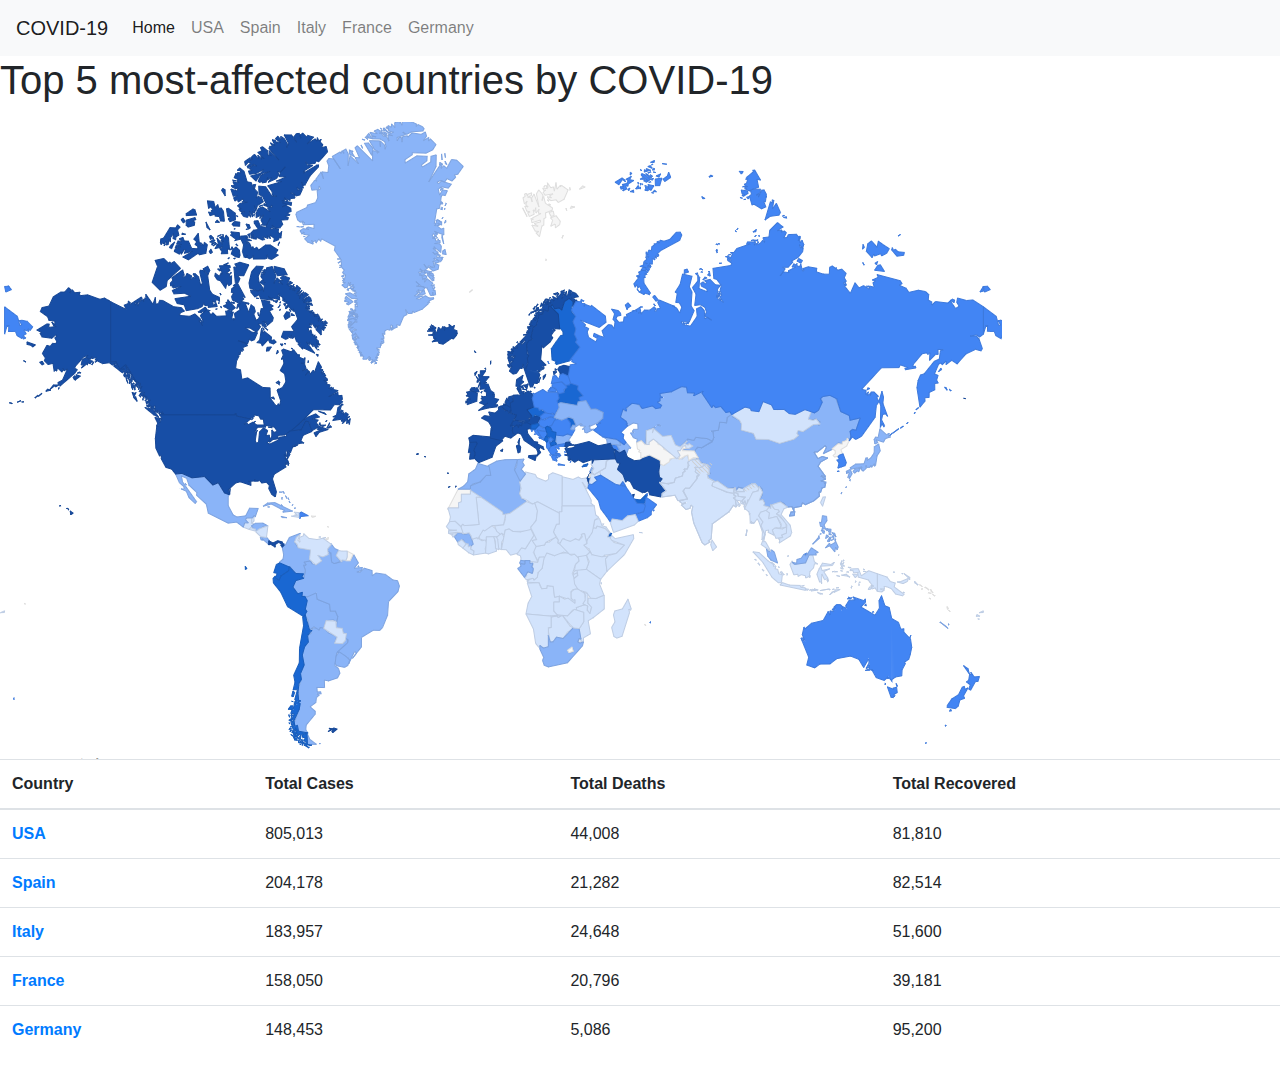
==== index.html @ 9ab78928 "Added mobile response to all html files" ====
<!DOCTYPE html>
<html lang="en" dir="ltr">
  <head>
    <meta charset="utf-8">
    <meta name="viewport" content="width=device-width, initial-scale=1.0">
    <title>Coronavirus</title>
    <link rel="stylesheet" href="https://stackpath.bootstrapcdn.com/bootstrap/4.4.1/css/bootstrap.min.css" integrity="sha384-Vkoo8x4CGsO3+Hhxv8T/Q5PaXtkKtu6ug5TOeNV6gBiFeWPGFN9MuhOf23Q9Ifjh" crossorigin="anonymous">
  </head>
  <body>
    <nav class="navbar navbar-expand-lg navbar-light bg-light">
      <a class="navbar-brand" href="https://google.com/covid19-map/?hl=es-419">COVID-19</a>
      <button class="navbar-toggler" type="button" data-toggle="collapse" data-target="#navbarNav" aria-controls="navbarNav" aria-expanded="false" aria-label="Toggle navigation">
        <span class="navbar-toggler-icon"></span>
      </button>
      <div class="collapse navbar-collapse" id="navbarNav">
        <ul class="navbar-nav">
          <li class="nav-item active">
            <a class="nav-link" href="index.html">Home <span class="sr-only">(current)</span></a>
          </li>
          <li class="nav-item">
            <a class="nav-link" href="usa.html">USA</a>
          </li>
          <li class="nav-item">
            <a class="nav-link" href="spain.html">Spain</a>
          </li>
          <li class="nav-item">
            <a class="nav-link" href="italy.html">Italy</a>
          </li>
          <li class="nav-item">
            <a class="nav-link" href="france.html">France</a>
          </li>
          <li class="nav-item">
            <a class="nav-link" href="germany.html">Germany</a>
          </li>
        </ul>
      </div>
    </nav>
    <h1>Top 5 most-affected countries by COVID-19</h1>
    <img src="mapcovid19.png" alt="">
    <div class="table-responsive">
      <table class="table table-hover">
  <thead>
    <tr>
      <th scope="col">Country</th>
      <th scope="col">Total Cases</th>
      <th scope="col">Total Deaths</th>
      <th scope="col">Total Recovered</th>
    </tr>
  </thead>
  <tbody>
    <tr>
      <th scope="row"><a href="usa.html">USA</a></th>
      <td>805,013</td>
      <td>44,008</td>
      <td>81,810</td>
    </tr>
    <tr>
      <th scope="row"><a href="spain.html">Spain</a></th>
      <td>204,178</td>
      <td>21,282</td>
      <td>82,514</td>
    </tr>
    <tr>
      <th scope="row"><a href="italy.html">Italy</a></th>
      <td>183,957</td>
      <td>24,648</td>
      <td>51,600</td>
    </tr>
    <tr>
      <th scope="row"><a href="france.html">France</a></th>
      <td>158,050</td>
      <td>20,796</td>
      <td>39,181</td>
    </tr>
    <th scope="row"><a href="germany.html">Germany</a></th>
    <td>148,453</td>
    <td>5,086</td>
    <td>95,200</td>
  </tr>
  </tbody>
    </div>
  </body>
</html>
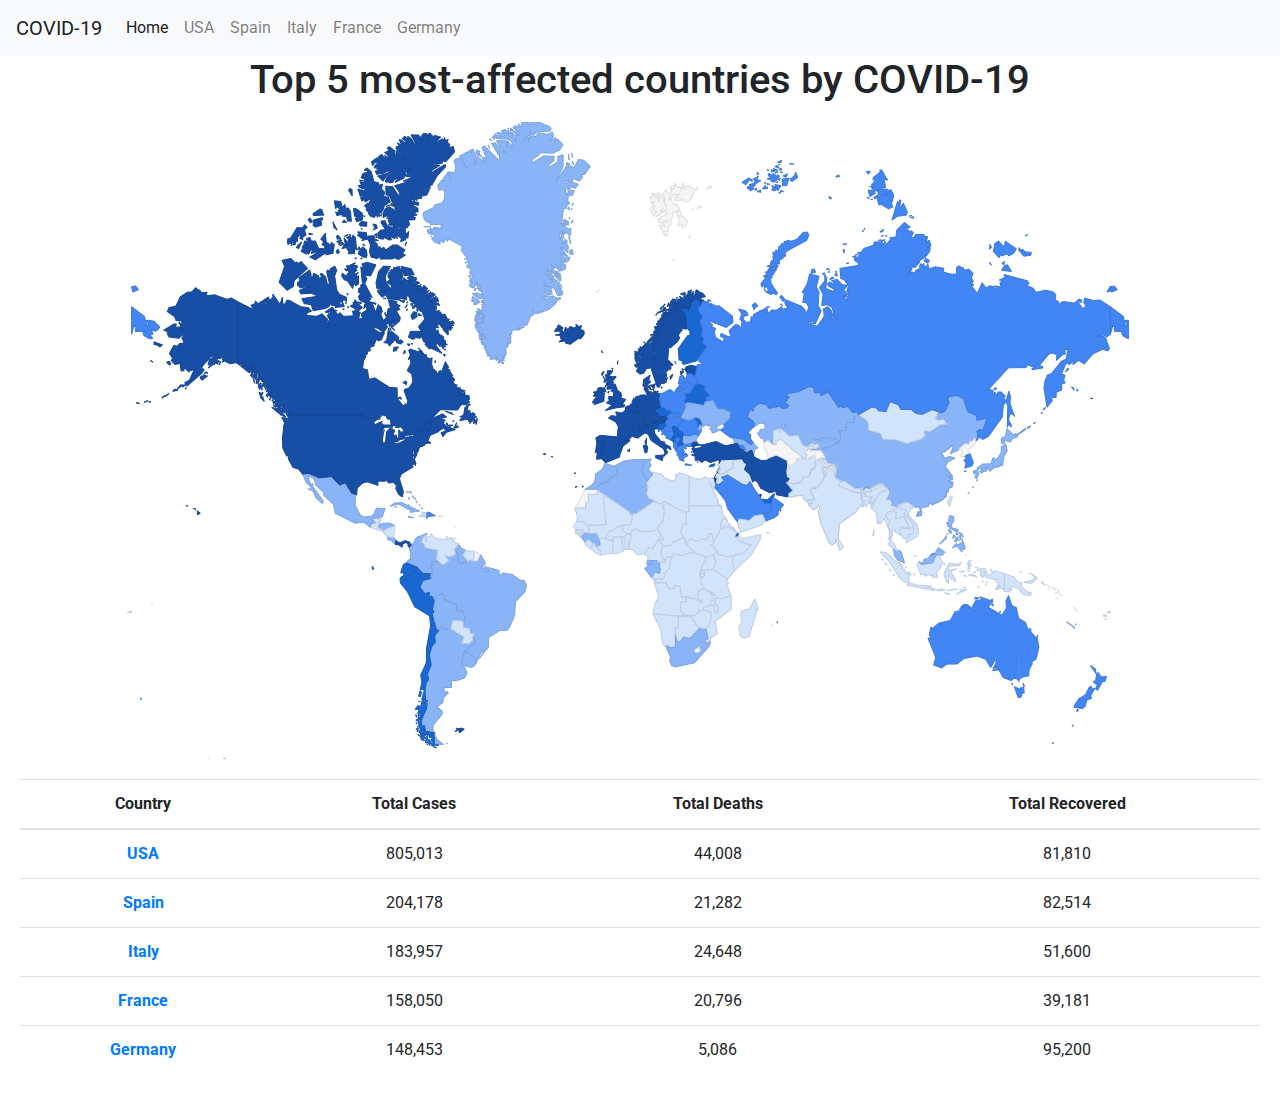
==== commit 8f33b10d: "Added css file" ====
--- a/index.html
+++ b/index.html
@@ -5,6 +5,8 @@
     <meta name="viewport" content="width=device-width, initial-scale=1.0">
     <title>Coronavirus</title>
     <link rel="stylesheet" href="https://stackpath.bootstrapcdn.com/bootstrap/4.4.1/css/bootstrap.min.css" integrity="sha384-Vkoo8x4CGsO3+Hhxv8T/Q5PaXtkKtu6ug5TOeNV6gBiFeWPGFN9MuhOf23Q9Ifjh" crossorigin="anonymous">
+    <link rel="stylesheet" href="style.css">
+    <link href="https://fonts.googleapis.com/css2?family=Roboto&display=swap" rel="stylesheet">
   </head>
   <body>
     <nav class="navbar navbar-expand-lg navbar-light bg-light">
@@ -37,6 +39,7 @@
     </nav>
     <h1>Top 5 most-affected countries by COVID-19</h1>
     <img src="mapcovid19.png" alt="">
+    <div id="container">
     <div class="table-responsive">
       <table class="table table-hover">
   <thead>
@@ -79,5 +82,6 @@
   </tr>
   </tbody>
     </div>
+  </div>
   </body>
 </html>
--- a/style.css
+++ b/style.css
@@ -0,0 +1,8 @@
+body {
+  text-align: center;
+  font-family: 'Roboto', sans-serif;
+}
+
+#container{
+  padding: 20px;
+}
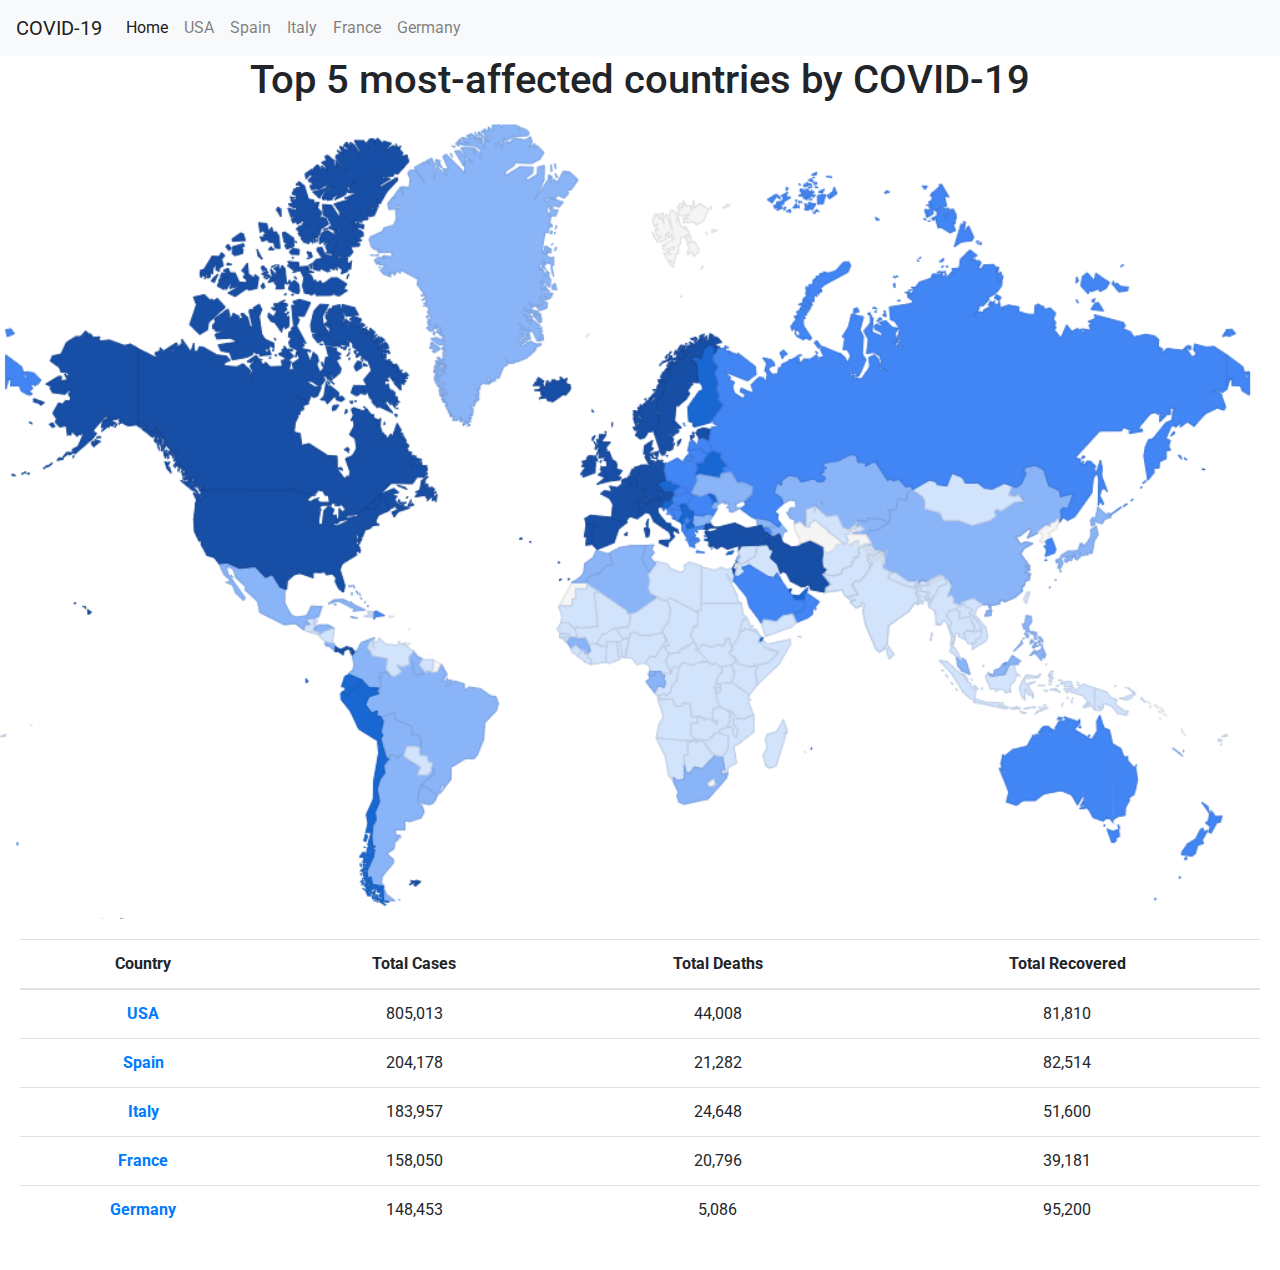
==== commit b46c0e57: "Fixed img not being responsive" ====
--- a/index.html
+++ b/index.html
@@ -5,6 +5,9 @@
     <meta name="viewport" content="width=device-width, initial-scale=1.0">
     <title>Coronavirus</title>
     <link rel="stylesheet" href="https://stackpath.bootstrapcdn.com/bootstrap/4.4.1/css/bootstrap.min.css" integrity="sha384-Vkoo8x4CGsO3+Hhxv8T/Q5PaXtkKtu6ug5TOeNV6gBiFeWPGFN9MuhOf23Q9Ifjh" crossorigin="anonymous">
+    <script src="https://code.jquery.com/jquery-3.4.1.slim.min.js" integrity="sha384-J6qa4849blE2+poT4WnyKhv5vZF5SrPo0iEjwBvKU7imGFAV0wwj1yYfoRSJoZ+n" crossorigin="anonymous"></script>
+    <script src="https://cdn.jsdelivr.net/npm/popper.js@1.16.0/dist/umd/popper.min.js" integrity="sha384-Q6E9RHvbIyZFJoft+2mJbHaEWldlvI9IOYy5n3zV9zzTtmI3UksdQRVvoxMfooAo" crossorigin="anonymous"></script>
+    <script src="https://stackpath.bootstrapcdn.com/bootstrap/4.4.1/js/bootstrap.min.js" integrity="sha384-wfSDF2E50Y2D1uUdj0O3uMBJnjuUD4Ih7YwaYd1iqfktj0Uod8GCExl3Og8ifwB6" crossorigin="anonymous"></script>
     <link rel="stylesheet" href="style.css">
     <link href="https://fonts.googleapis.com/css2?family=Roboto&display=swap" rel="stylesheet">
   </head>
--- a/style.css
+++ b/style.css
@@ -1,3 +1,6 @@
+/*html {
+  font-size: calc(1em + 1vw);
+}*/
 body {
   text-align: center;
   font-family: 'Roboto', sans-serif;
@@ -6,3 +9,7 @@
 #container{
   padding: 20px;
 }
+
+img{
+  width:100%;
+}
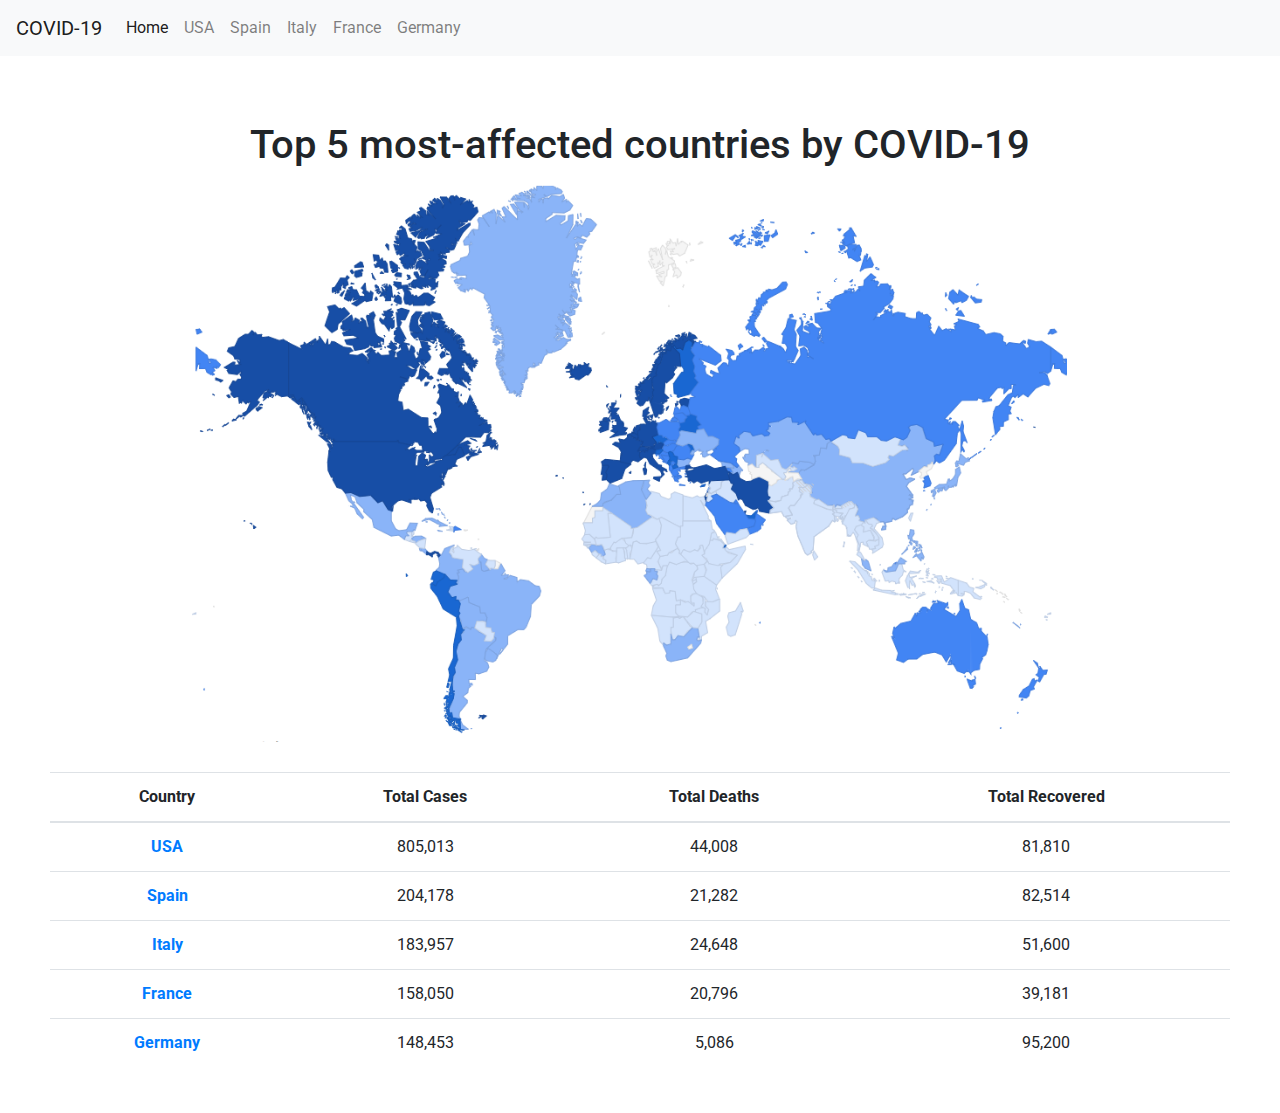
==== commit 5a095dde: "Added scss to css file" ====
--- a/index.html
+++ b/index.html
@@ -10,6 +10,7 @@
     <script src="https://stackpath.bootstrapcdn.com/bootstrap/4.4.1/js/bootstrap.min.js" integrity="sha384-wfSDF2E50Y2D1uUdj0O3uMBJnjuUD4Ih7YwaYd1iqfktj0Uod8GCExl3Og8ifwB6" crossorigin="anonymous"></script>
     <link rel="stylesheet" href="style.css">
     <link href="https://fonts.googleapis.com/css2?family=Roboto&display=swap" rel="stylesheet">
+    <link rel="stylesheet" href="/css/variable.css">
   </head>
   <body>
     <nav class="navbar navbar-expand-lg navbar-light bg-light">
--- a/style.css
+++ b/style.css
@@ -1,15 +1,24 @@
-/*html {
+@media html {
   font-size: calc(1em + 1vw);
-}*/
+}
 body {
   text-align: center;
   font-family: 'Roboto', sans-serif;
+  background-color: white;
+
+}
+
+h1{
+  margin-top: 65px;
 }
 
 #container{
-  padding: 20px;
+  padding-top: 30px;
+  padding-bottom: 30px;
+  padding-left: 50px;
+  padding-right: 50px;
 }
 
 img{
-  width:100%;
+  max-width: 70%;
 }
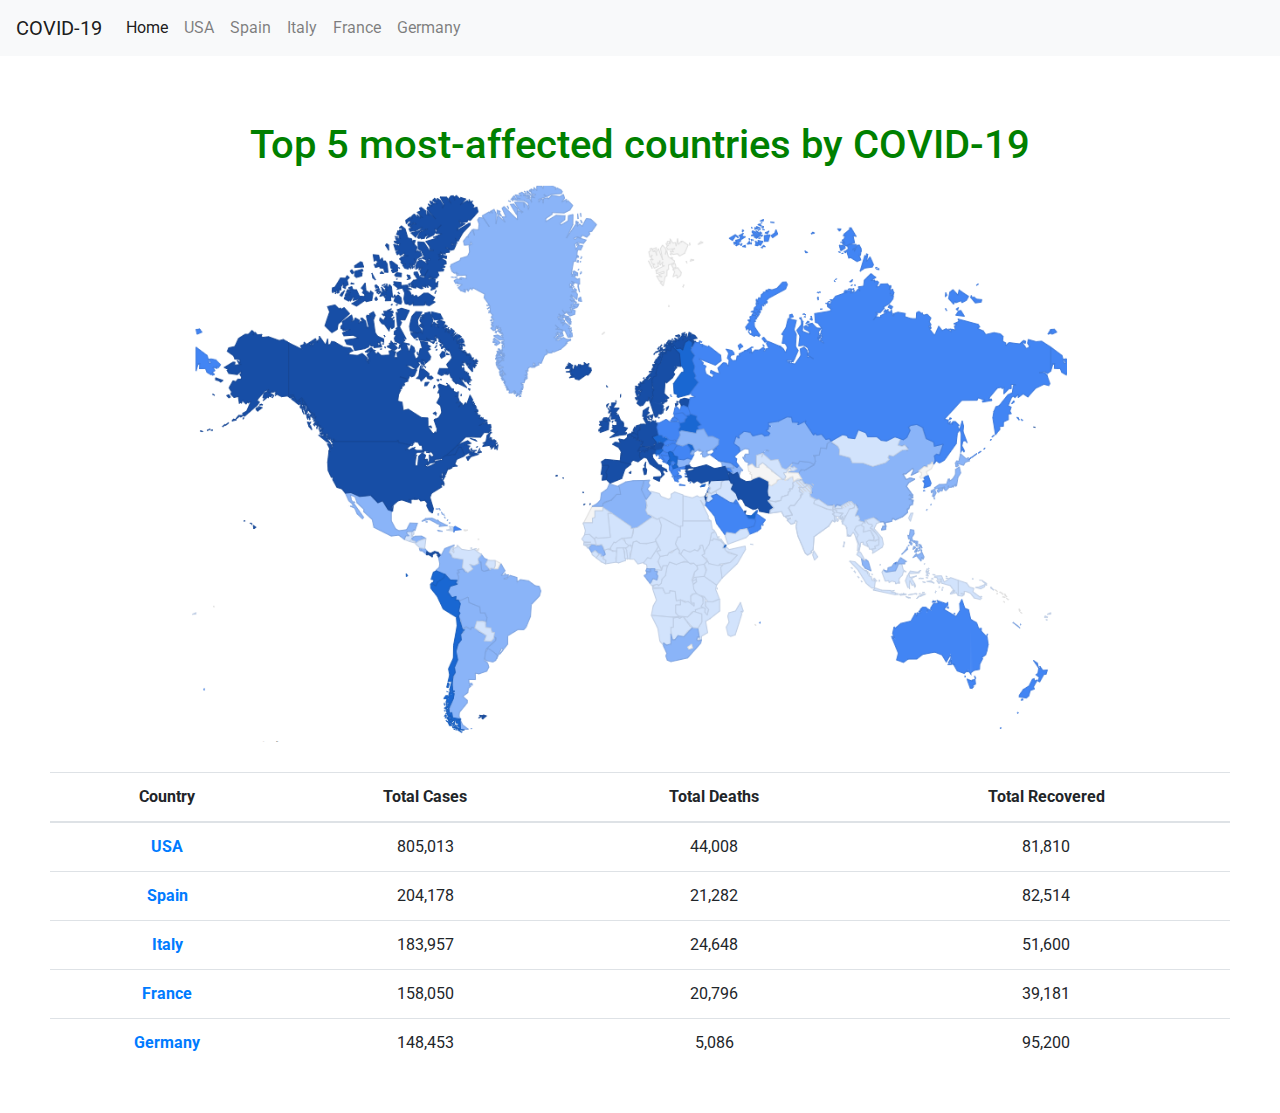
==== commit ada0256f: "Added scss to css file" ====
--- a/index.html
+++ b/index.html
@@ -10,7 +10,7 @@
     <script src="https://stackpath.bootstrapcdn.com/bootstrap/4.4.1/js/bootstrap.min.js" integrity="sha384-wfSDF2E50Y2D1uUdj0O3uMBJnjuUD4Ih7YwaYd1iqfktj0Uod8GCExl3Og8ifwB6" crossorigin="anonymous"></script>
     <link rel="stylesheet" href="style.css">
     <link href="https://fonts.googleapis.com/css2?family=Roboto&display=swap" rel="stylesheet">
-    <link rel="stylesheet" href="/css/variable.css">
+    <link rel="stylesheet" href="variables.css">
   </head>
   <body>
     <nav class="navbar navbar-expand-lg navbar-light bg-light">
--- a/variables.css
+++ b/variables.css
@@ -0,0 +1,4 @@
+h1 {
+  color: green; }
+
+/*# sourceMappingURL=variables.css.map */
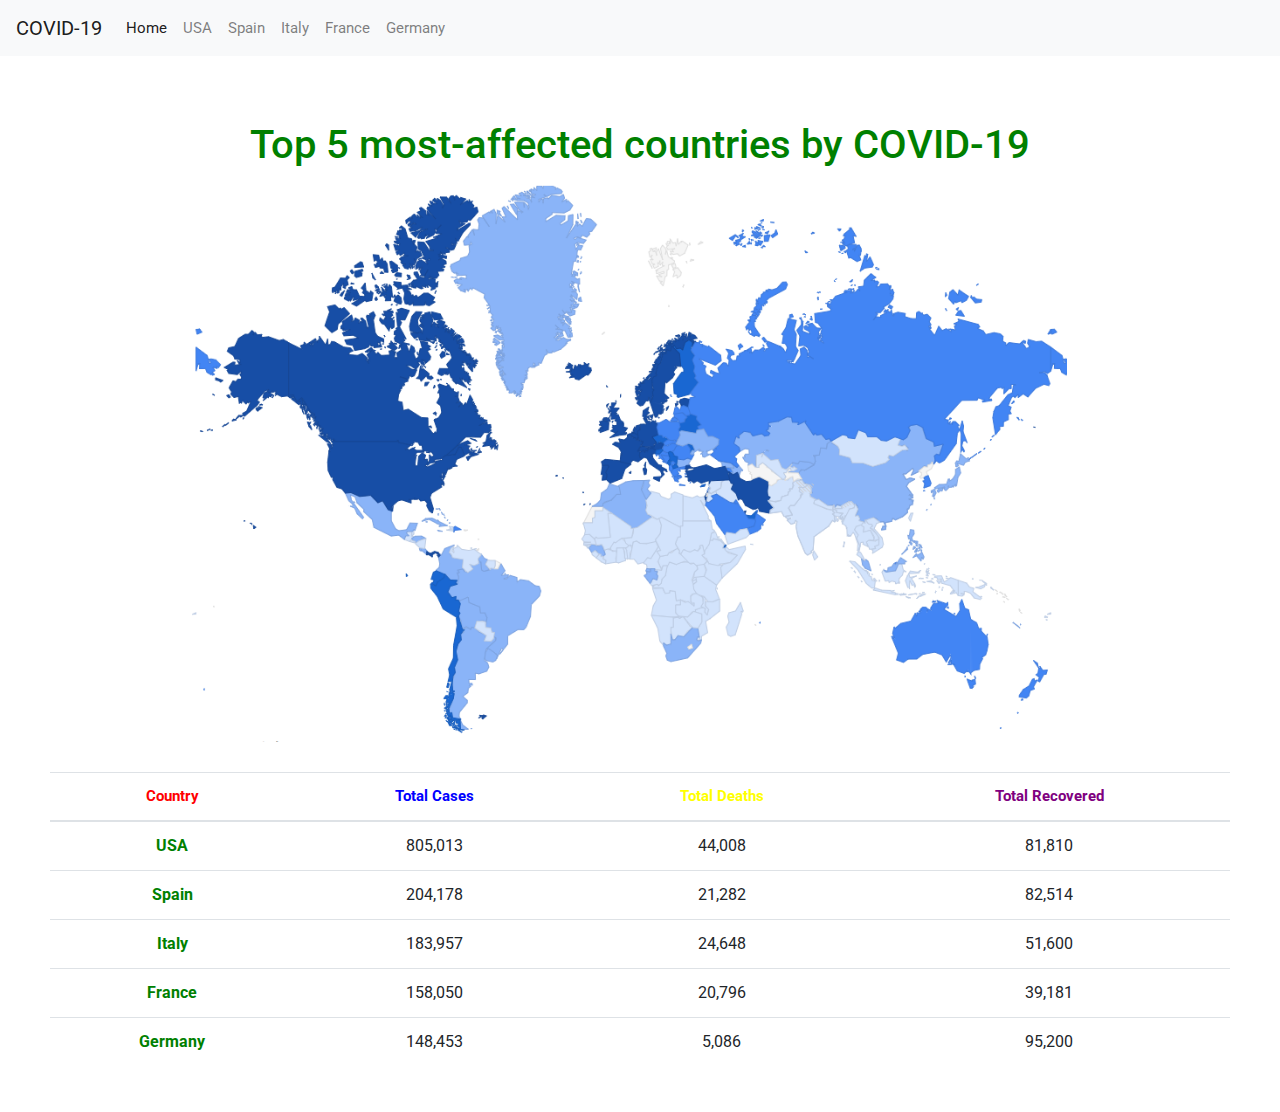
==== commit 27fe8eaa: "Finished project0" ====
--- a/index.html
+++ b/index.html
@@ -10,7 +10,7 @@
     <script src="https://stackpath.bootstrapcdn.com/bootstrap/4.4.1/js/bootstrap.min.js" integrity="sha384-wfSDF2E50Y2D1uUdj0O3uMBJnjuUD4Ih7YwaYd1iqfktj0Uod8GCExl3Og8ifwB6" crossorigin="anonymous"></script>
     <link rel="stylesheet" href="style.css">
     <link href="https://fonts.googleapis.com/css2?family=Roboto&display=swap" rel="stylesheet">
-    <link rel="stylesheet" href="variables.css">
+    <link rel="stylesheet" href="variables.css?v=2">
   </head>
   <body>
     <nav class="navbar navbar-expand-lg navbar-light bg-light">
@@ -48,10 +48,10 @@
       <table class="table table-hover">
   <thead>
     <tr>
-      <th scope="col">Country</th>
-      <th scope="col">Total Cases</th>
-      <th scope="col">Total Deaths</th>
-      <th scope="col">Total Recovered</th>
+      <th scope="col" class="tableheadersass countrysass">Country</th>
+      <th scope="col" class="tableheadersass tcsass">Total Cases</th>
+      <th scope="col" class="tableheadersass tdsass">Total Deaths</th>
+      <th scope="col"class="tableheadersass trsass">Total Recovered</th>
     </tr>
   </thead>
   <tbody>
--- a/variables.css
+++ b/variables.css
@@ -1,4 +1,25 @@
 h1 {
   color: green; }
 
+nav li {
+  font-size: 15px; }
+
+table a {
+  color: green; }
+
+.tableheadersass, .countrysass, .tcsass, .tdsass, .trsass {
+  font-size: 15px; }
+
+.countrysass {
+  color: red; }
+
+.tcsass {
+  color: blue; }
+
+.tdsass {
+  color: yellow; }
+
+.trsass {
+  color: purple; }
+
 /*# sourceMappingURL=variables.css.map */
